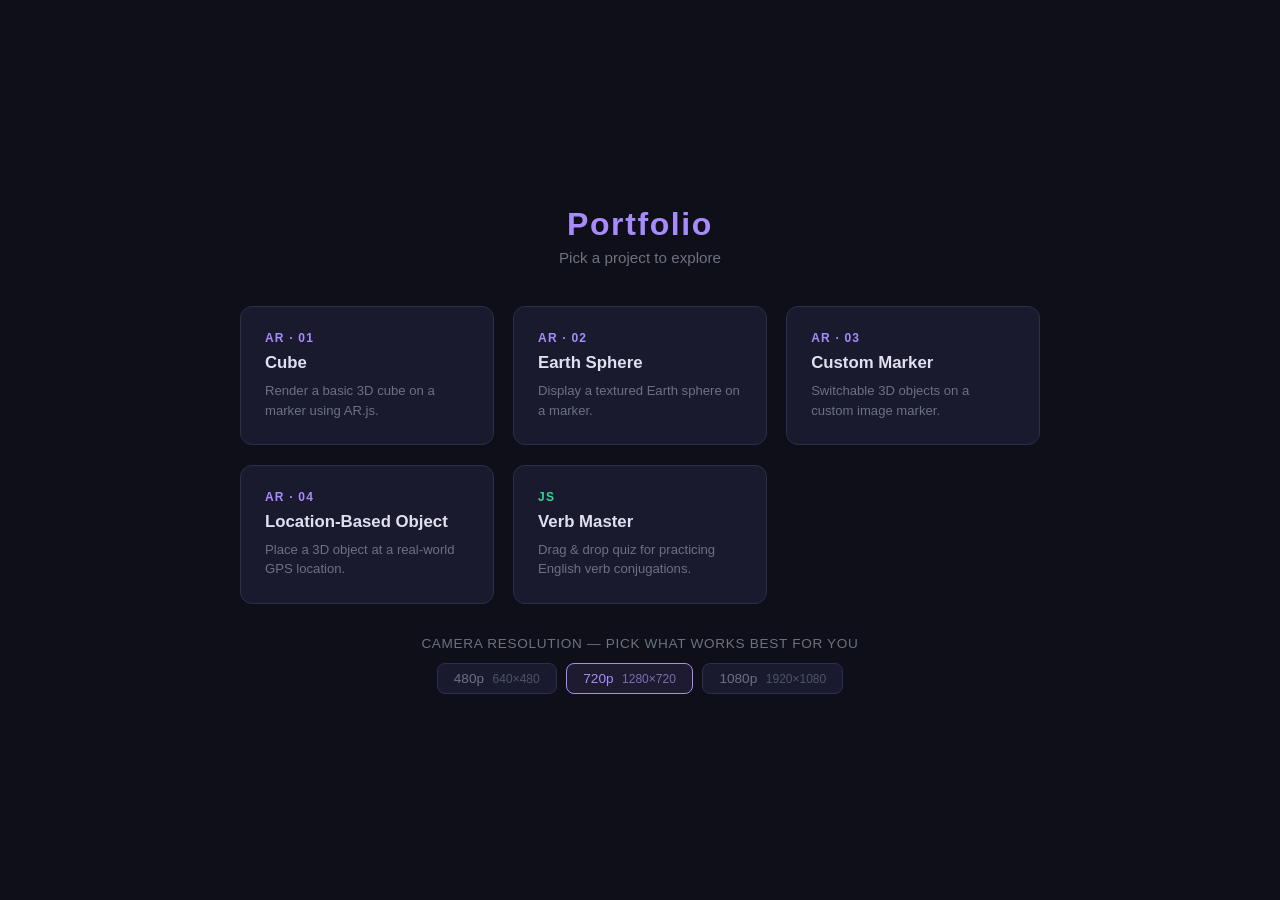
==== index.html @ c3a311d9 "lost the war and let the programming demons take over" ====
<!DOCTYPE html>
<html lang="en">
<head>
    <meta charset="UTF-8">
    <meta name="viewport" content="width=device-width, initial-scale=1.0">
    <title>Portfolio</title>
    <style>
        * {
            margin: 0;
            padding: 0;
            box-sizing: border-box;
        }

        body {
            font-family: 'Segoe UI', sans-serif;
            background: #0f0f1a;
            color: #e0e0f0;
            min-height: 100vh;
            display: flex;
            flex-direction: column;
            align-items: center;
            justify-content: center;
            padding: 2rem;
        }

        h1 {
            font-size: 2rem;
            margin-bottom: 0.4rem;
            color: #a78bfa;
            letter-spacing: 0.05em;
        }

        p.subtitle {
            color: #6b7280;
            margin-bottom: 2.5rem;
            font-size: 0.95rem;
        }

        .grid {
            display: grid;
            grid-template-columns: repeat(auto-fit, minmax(220px, 1fr));
            gap: 1.2rem;
            width: 100%;
            max-width: 800px;
        }

        .card {
            background: #1a1a2e;
            border: 1px solid #2d2d4e;
            border-radius: 12px;
            padding: 1.5rem;
            text-decoration: none;
            color: inherit;
            transition: border-color 0.2s, transform 0.2s, box-shadow 0.2s;
            display: flex;
            flex-direction: column;
            gap: 0.5rem;
        }

        .card:hover {
            border-color: #a78bfa;
            transform: translateY(-3px);
            box-shadow: 0 8px 24px rgba(167, 139, 250, 0.15);
        }

        .card .number {
            font-size: 0.75rem;
            color: #a78bfa;
            font-weight: 600;
            letter-spacing: 0.1em;
            text-transform: uppercase;
        }

        .card.js-card .number { color: #34d399; }
        .card.js-card:hover { border-color: #34d399; box-shadow: 0 8px 24px rgba(52, 211, 153, 0.15); }

        .card .title {
            font-size: 1.05rem;
            font-weight: 600;
            color: #e0e0f0;
        }

        .card .desc {
            font-size: 0.82rem;
            color: #6b7280;
            line-height: 1.5;
        }

        .res-section {
            margin-top: 2rem;
            width: 100%;
            max-width: 800px;
            display: flex;
            flex-direction: column;
            align-items: center;
            gap: 0.75rem;
        }

        .res-label {
            color: #6b7280;
            font-size: 0.85rem;
            letter-spacing: 0.05em;
            text-transform: uppercase;
        }

        .res-buttons {
            display: flex;
            gap: 0.6rem;
            flex-wrap: wrap;
            justify-content: center;
        }

        .res-btn {
            background: #1a1a2e;
            border: 1px solid #2d2d4e;
            border-radius: 8px;
            color: #6b7280;
            padding: 0.45rem 1rem;
            font-size: 0.85rem;
            cursor: pointer;
            transition: border-color 0.2s, color 0.2s;
        }

        .res-btn:hover {
            border-color: #a78bfa;
            color: #e0e0f0;
        }

        .res-btn.active {
            border-color: #a78bfa;
            color: #a78bfa;
            background: rgba(167, 139, 250, 0.1);
        }

        .res-btn span {
            color: #4b5563;
            font-size: 0.75rem;
            margin-left: 0.3rem;
        }

        .res-btn.active span {
            color: #7c6db0;
        }
    </style>
</head>
<body>
    <h1>Portfolio</h1>
    <p class="subtitle">Pick a project to explore</p>

    <div class="grid">
        <a class="card" href="1-cube.html">
            <span class="number">AR · 01</span>
            <span class="title">Cube</span>
            <span class="desc">Render a basic 3D cube on a marker using AR.js.</span>
        </a>
        <a class="card" href="2-earth_sphere.html">
            <span class="number">AR · 02</span>
            <span class="title">Earth Sphere</span>
            <span class="desc">Display a textured Earth sphere on a marker.</span>
        </a>
        <a class="card" href="3-custom_marker.html">
            <span class="number">AR · 03</span>
            <span class="title">Custom Marker</span>
            <span class="desc">Switchable 3D objects on a custom image marker.</span>
        </a>
        <a class="card" href="4-location_based_Object.html">
            <span class="number">AR · 04</span>
            <span class="title">Location-Based Object</span>
            <span class="desc">Place a 3D object at a real-world GPS location.</span>
        </a>
        <a class="card js-card" href="Verb-master/index.html">
            <span class="number">JS</span>
            <span class="title">Verb Master</span>
            <span class="desc">Drag &amp; drop quiz for practicing English verb conjugations.</span>
        </a>
    </div>

    <div class="res-section">
        <p class="res-label">Camera Resolution — pick what works best for you</p>
        <div class="res-buttons">
            <button class="res-btn" data-w="640" data-h="480">480p <span>640×480</span></button>
            <button class="res-btn" data-w="1280" data-h="720">720p <span>1280×720</span></button>
            <button class="res-btn" data-w="1920" data-h="1080">1080p <span>1920×1080</span></button>
        </div>
    </div>

    <script>
        const saved = JSON.parse(localStorage.getItem('arResolution') || '{"w":1280,"h":720}');
        document.querySelectorAll('.res-btn').forEach(btn => {
            if (+btn.dataset.w === saved.w && +btn.dataset.h === saved.h) btn.classList.add('active');
            btn.addEventListener('click', () => {
                document.querySelectorAll('.res-btn').forEach(b => b.classList.remove('active'));
                btn.classList.add('active');
                localStorage.setItem('arResolution', JSON.stringify({ w: +btn.dataset.w, h: +btn.dataset.h }));
            });
        });
    </script>
</body>
</html>
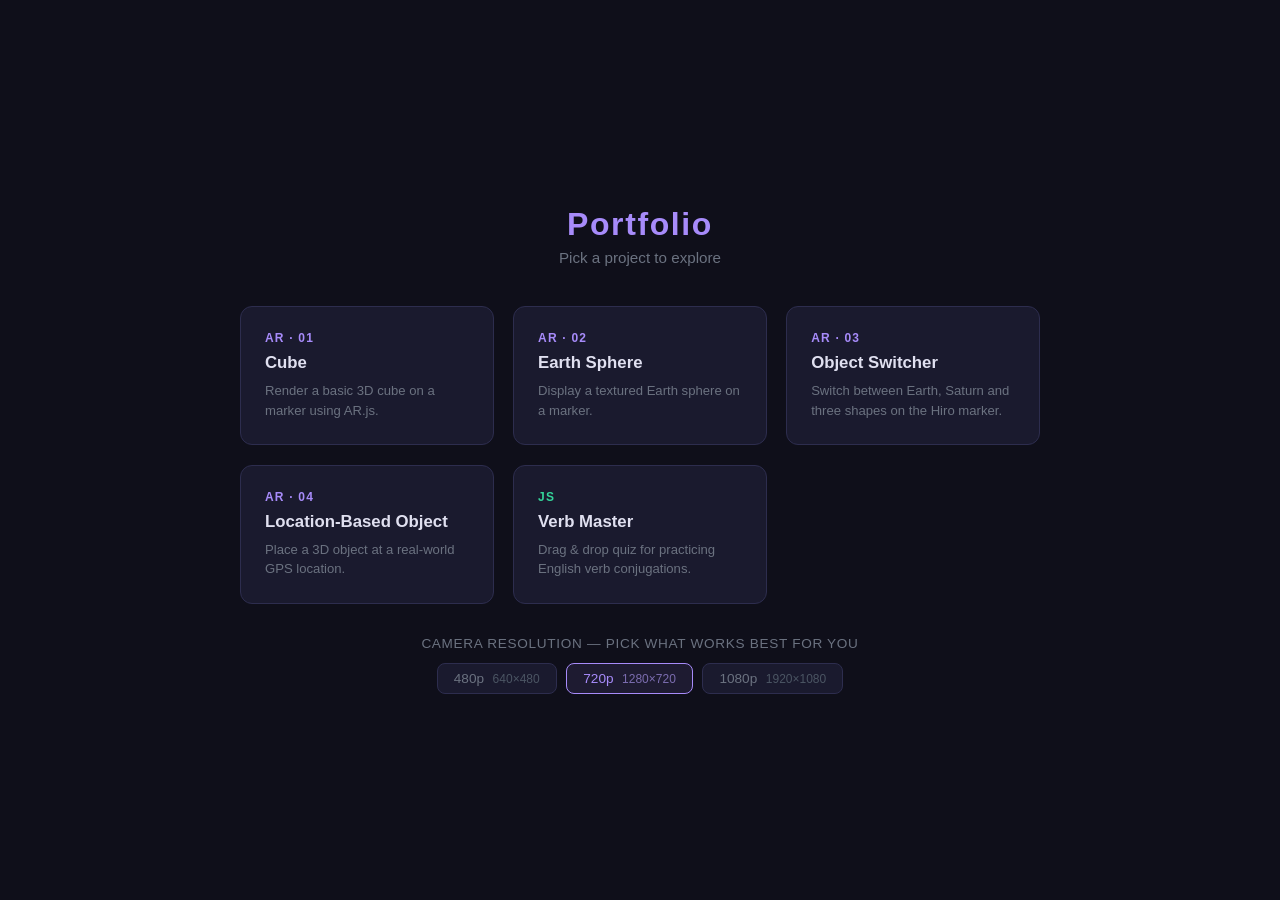
==== commit b1e587e9: "AR marker pages: intro screen, camera error handling, local marker files - Add shared assets/ar.css " ====
--- a/index.html
+++ b/index.html
@@ -160,8 +160,8 @@
         </a>
         <a class="card" href="3-custom_marker.html">
             <span class="number">AR · 03</span>
-            <span class="title">Custom Marker</span>
-            <span class="desc">Switchable 3D objects on a custom image marker.</span>
+            <span class="title">Object Switcher</span>
+            <span class="desc">Switch between Earth, Saturn and three shapes on the Hiro marker.</span>
         </a>
         <a class="card" href="4-location_based_Object.html">
             <span class="number">AR · 04</span>
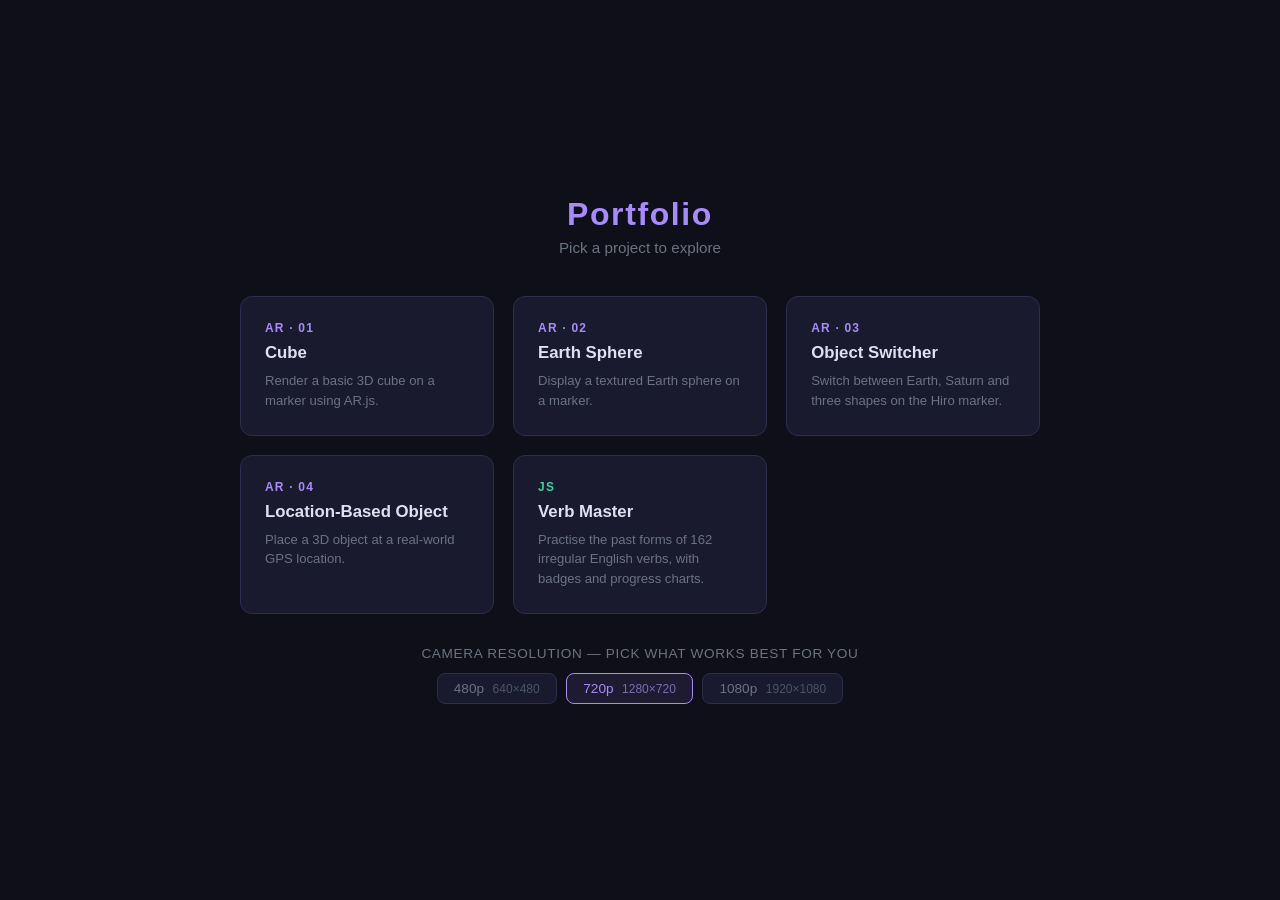
==== commit deeffc5d: "Verb Master: redesign with tap-to-answer, badges and progress charts - New look in the portfolio's d" ====
--- a/index.html
+++ b/index.html
@@ -171,7 +171,7 @@
         <a class="card js-card" href="Verb-master/index.html">
             <span class="number">JS</span>
             <span class="title">Verb Master</span>
-            <span class="desc">Drag &amp; drop quiz for practicing English verb conjugations.</span>
+            <span class="desc">Practise the past forms of 162 irregular English verbs, with badges and progress charts.</span>
         </a>
     </div>
 
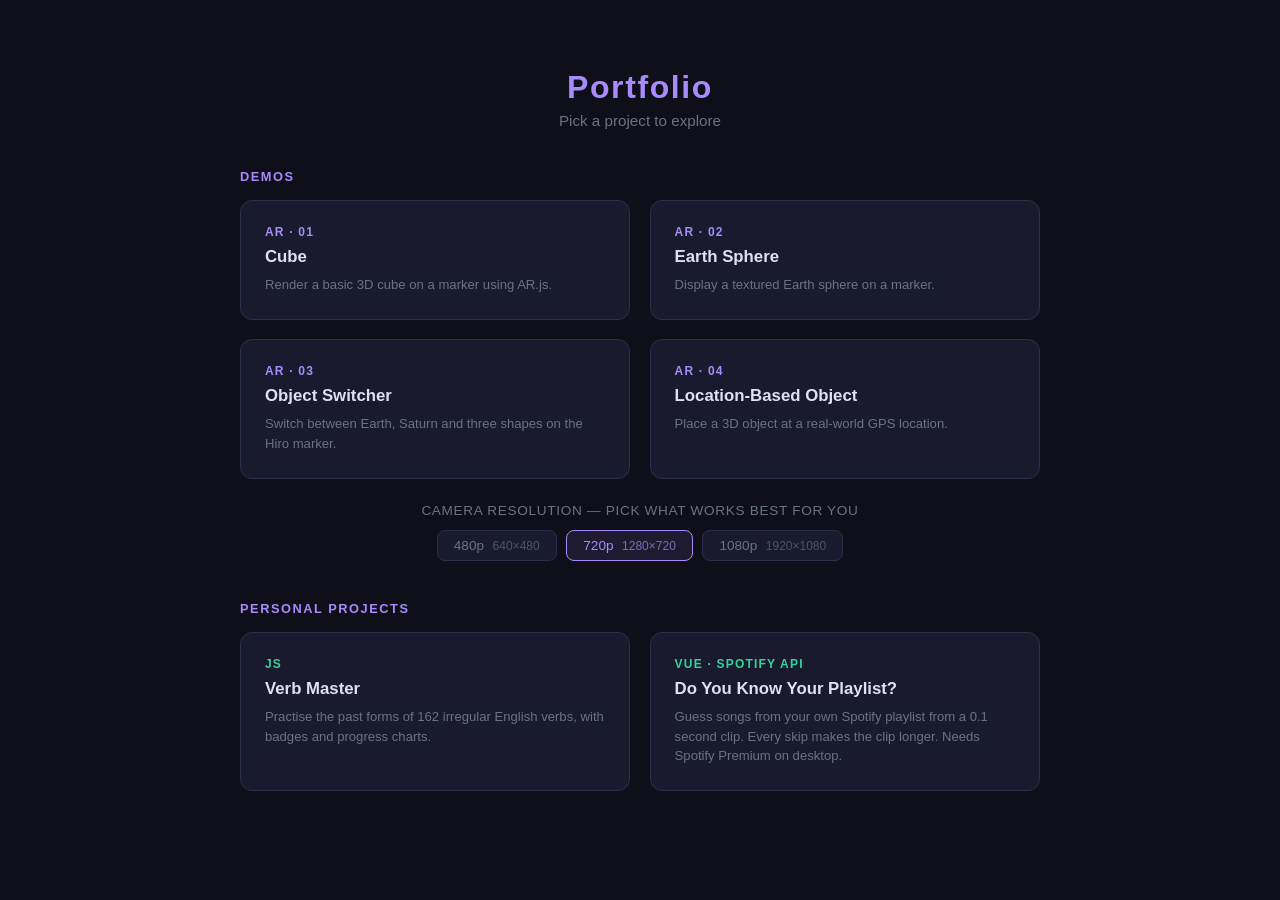
==== commit 2dbc0c27: "Hub: split into Demos and Personal projects, add Spotify game card The camera-resolution picker now " ====
--- a/index.html
+++ b/index.html
@@ -38,7 +38,7 @@
 
         .grid {
             display: grid;
-            grid-template-columns: repeat(auto-fit, minmax(220px, 1fr));
+            grid-template-columns: repeat(auto-fit, minmax(min(300px, 100%), 1fr));
             gap: 1.2rem;
             width: 100%;
             max-width: 800px;
@@ -86,10 +86,23 @@
             line-height: 1.5;
         }
 
-        .res-section {
-            margin-top: 2rem;
+        .section {
             width: 100%;
             max-width: 800px;
+            margin-bottom: 2.5rem;
+        }
+
+        .section-title {
+            margin-bottom: 1rem;
+            color: #a78bfa;
+            font-size: 0.8rem;
+            font-weight: 600;
+            letter-spacing: 0.12em;
+            text-transform: uppercase;
+        }
+
+        .res-section {
+            margin-top: 1.5rem;
             display: flex;
             flex-direction: column;
             align-items: center;
@@ -147,42 +160,56 @@
     <h1>Portfolio</h1>
     <p class="subtitle">Pick a project to explore</p>
 
-    <div class="grid">
-        <a class="card" href="1-cube.html">
-            <span class="number">AR · 01</span>
-            <span class="title">Cube</span>
-            <span class="desc">Render a basic 3D cube on a marker using AR.js.</span>
-        </a>
-        <a class="card" href="2-earth_sphere.html">
-            <span class="number">AR · 02</span>
-            <span class="title">Earth Sphere</span>
-            <span class="desc">Display a textured Earth sphere on a marker.</span>
-        </a>
-        <a class="card" href="3-custom_marker.html">
-            <span class="number">AR · 03</span>
-            <span class="title">Object Switcher</span>
-            <span class="desc">Switch between Earth, Saturn and three shapes on the Hiro marker.</span>
-        </a>
-        <a class="card" href="4-location_based_Object.html">
-            <span class="number">AR · 04</span>
-            <span class="title">Location-Based Object</span>
-            <span class="desc">Place a 3D object at a real-world GPS location.</span>
-        </a>
-        <a class="card js-card" href="Verb-master/index.html">
-            <span class="number">JS</span>
-            <span class="title">Verb Master</span>
-            <span class="desc">Practise the past forms of 162 irregular English verbs, with badges and progress charts.</span>
-        </a>
-    </div>
-
-    <div class="res-section">
-        <p class="res-label">Camera Resolution — pick what works best for you</p>
-        <div class="res-buttons">
-            <button class="res-btn" data-w="640" data-h="480">480p <span>640×480</span></button>
-            <button class="res-btn" data-w="1280" data-h="720">720p <span>1280×720</span></button>
-            <button class="res-btn" data-w="1920" data-h="1080">1080p <span>1920×1080</span></button>
+    <section class="section" aria-labelledby="demos-title">
+        <h2 class="section-title" id="demos-title">Demos</h2>
+        <div class="grid">
+            <a class="card" href="1-cube.html">
+                <span class="number">AR · 01</span>
+                <span class="title">Cube</span>
+                <span class="desc">Render a basic 3D cube on a marker using AR.js.</span>
+            </a>
+            <a class="card" href="2-earth_sphere.html">
+                <span class="number">AR · 02</span>
+                <span class="title">Earth Sphere</span>
+                <span class="desc">Display a textured Earth sphere on a marker.</span>
+            </a>
+            <a class="card" href="3-custom_marker.html">
+                <span class="number">AR · 03</span>
+                <span class="title">Object Switcher</span>
+                <span class="desc">Switch between Earth, Saturn and three shapes on the Hiro marker.</span>
+            </a>
+            <a class="card" href="4-location_based_Object.html">
+                <span class="number">AR · 04</span>
+                <span class="title">Location-Based Object</span>
+                <span class="desc">Place a 3D object at a real-world GPS location.</span>
+            </a>
         </div>
-    </div>
+
+        <div class="res-section">
+            <p class="res-label">Camera Resolution — pick what works best for you</p>
+            <div class="res-buttons">
+                <button class="res-btn" data-w="640" data-h="480">480p <span>640×480</span></button>
+                <button class="res-btn" data-w="1280" data-h="720">720p <span>1280×720</span></button>
+                <button class="res-btn" data-w="1920" data-h="1080">1080p <span>1920×1080</span></button>
+            </div>
+        </div>
+    </section>
+
+    <section class="section" aria-labelledby="personal-title">
+        <h2 class="section-title" id="personal-title">Personal projects</h2>
+        <div class="grid">
+            <a class="card js-card" href="Verb-master/index.html">
+                <span class="number">JS</span>
+                <span class="title">Verb Master</span>
+                <span class="desc">Practise the past forms of 162 irregular English verbs, with badges and progress charts.</span>
+            </a>
+            <a class="card js-card" href="https://github.com/Kassabiii/music-player">
+                <span class="number">Vue · Spotify API</span>
+                <span class="title">Do You Know Your Playlist?</span>
+                <span class="desc">Guess songs from your own Spotify playlist from a 0.1 second clip. Every skip makes the clip longer. Needs Spotify Premium on desktop.</span>
+            </a>
+        </div>
+    </section>
 
     <script>
         const saved = JSON.parse(localStorage.getItem('arResolution') || '{"w":1280,"h":720}');
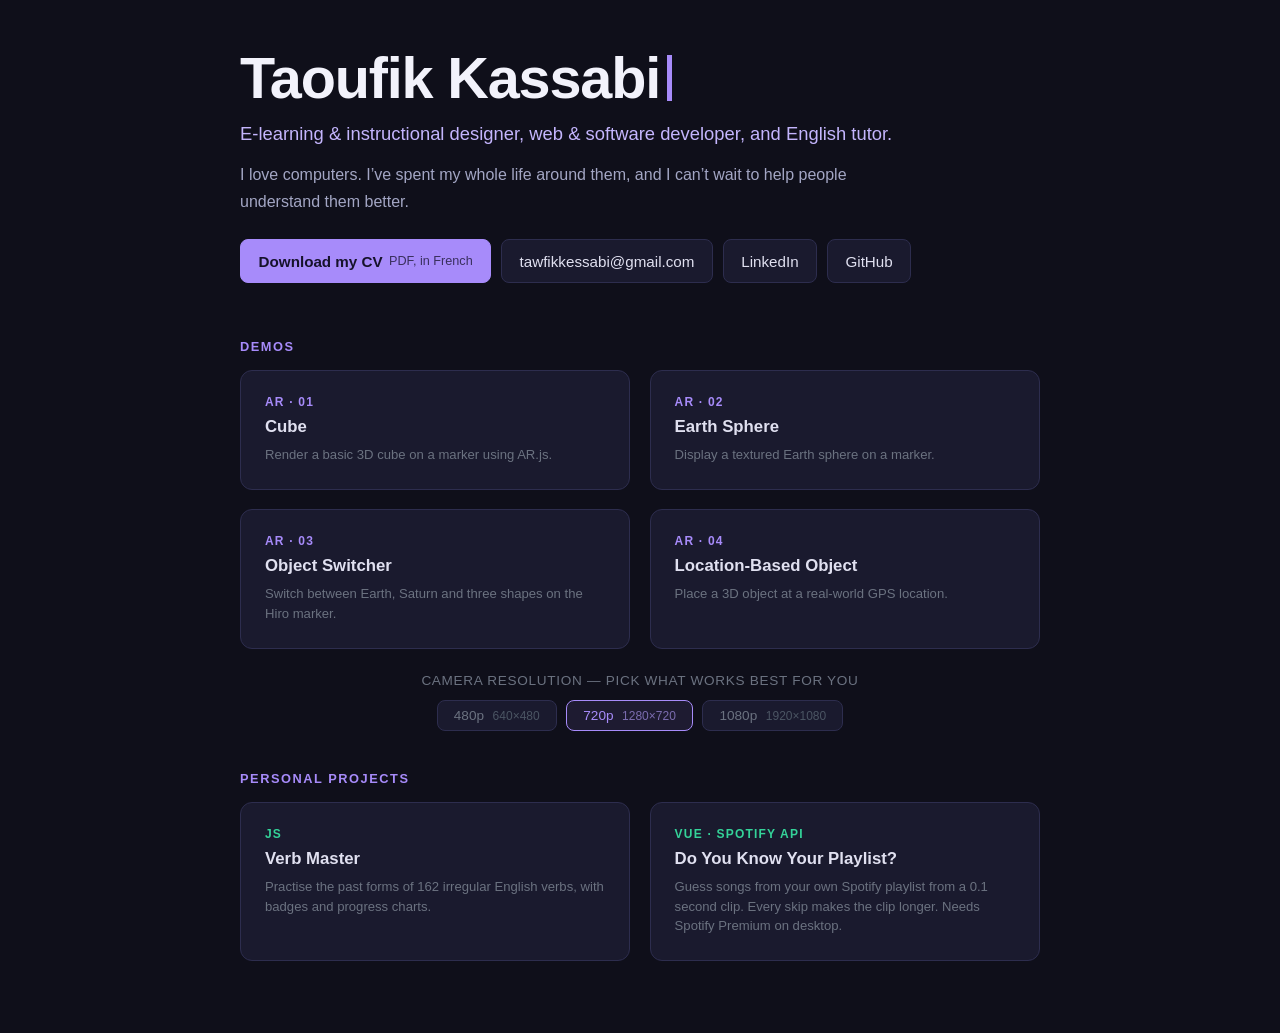
==== commit c97a3616: "Hub: add who I am, with CV, email, LinkedIn and GitHub - Name, role line and a short about in my own" ====
--- a/index.html
+++ b/index.html
@@ -3,7 +3,9 @@
 <head>
     <meta charset="UTF-8">
     <meta name="viewport" content="width=device-width, initial-scale=1.0">
-    <title>Portfolio</title>
+    <link rel="icon" type="image/svg+xml" href="/favicon.svg">
+    <title>Taoufik Kassabi · E-learning, instructional design & web development</title>
+    <meta name="description" content="Portfolio of Taoufik Kassabi: e-learning and instructional designer, web and software developer, English tutor. AR demos, a verb-practice app and a Spotify game.">
     <style>
         * {
             margin: 0;
@@ -19,21 +21,94 @@
             display: flex;
             flex-direction: column;
             align-items: center;
-            justify-content: center;
+            justify-content: flex-start;
             padding: 2rem;
         }
 
-        h1 {
-            font-size: 2rem;
-            margin-bottom: 0.4rem;
-            color: #a78bfa;
-            letter-spacing: 0.05em;
-        }
-
-        p.subtitle {
-            color: #6b7280;
-            margin-bottom: 2.5rem;
+        /* Who I am: left-aligned, same width as the project sections below. */
+        .intro {
+            width: 100%;
+            max-width: 800px;
+            margin: 1rem 0 3.5rem;
+        }
+
+        .intro h1 {
+            font-size: clamp(2.4rem, 8vw, 3.6rem);
+            line-height: 1.05;
+            letter-spacing: -0.02em;
+            color: #f2f2fb;
+        }
+
+        /* A terminal cursor after the name: the one moving thing on the page. */
+        .intro h1::after {
+            content: "";
+            display: inline-block;
+            width: 0.09em;
+            height: 0.8em;
+            margin-left: 0.12em;
+            vertical-align: -0.05em;
+            background: #a78bfa;
+            animation: blink 1.1s steps(1) infinite;
+        }
+
+        @keyframes blink { 50% { opacity: 0; } }
+
+        .role {
+            margin-top: 0.75rem;
+            color: #c4b5fd;
+            font-size: 1.15rem;
+            line-height: 1.5;
+            max-width: 38em;
+        }
+
+        .about {
+            margin-top: 0.9rem;
+            color: #a3a6c4;
+            font-size: 1rem;
+            line-height: 1.65;
+            max-width: 38em;
+        }
+
+        .links {
+            display: flex;
+            flex-wrap: wrap;
+            gap: 0.6rem;
+            margin-top: 1.5rem;
+            list-style: none;
+        }
+
+        .links a {
+            display: inline-flex;
+            align-items: center;
+            min-height: 44px;
+            padding: 0 1.1rem;
+            border: 1px solid #2d2d4e;
+            border-radius: 8px;
+            background: #1a1a2e;
+            color: #e0e0f0;
             font-size: 0.95rem;
+            text-decoration: none;
+            transition: border-color 0.2s, color 0.2s;
+        }
+
+        .links a:hover { border-color: #a78bfa; }
+
+        .links a.cv {
+            border-color: #a78bfa;
+            background: #a78bfa;
+            color: #16122b;
+            font-weight: 600;
+        }
+
+        .links a.cv:hover { background: #bba5fc; }
+
+        .links small { margin-left: 0.4rem; font-weight: 400; opacity: 0.75; }
+
+        a:focus-visible, button:focus-visible { outline: 2px solid #a78bfa; outline-offset: 3px; }
+
+        @media (prefers-reduced-motion: reduce) {
+            .intro h1::after { animation: none; }
+            * { transition: none !important; }
         }
 
         .grid {
@@ -157,28 +232,37 @@
     </style>
 </head>
 <body>
-    <h1>Portfolio</h1>
-    <p class="subtitle">Pick a project to explore</p>
+    <header class="intro">
+        <h1>Taoufik Kassabi</h1>
+        <p class="role">E-learning &amp; instructional designer, web &amp; software developer, and English tutor.</p>
+        <p class="about">I love computers. I’ve spent my whole life around them, and I can’t wait to help people understand them better.</p>
+        <ul class="links">
+            <li><a class="cv" href="cv/Taoufik-Kassabi-CV-FR.pdf">Download my CV <small>PDF, in French</small></a></li>
+            <li><a href="mailto:tawfikkessabi@gmail.com">tawfikkessabi@gmail.com</a></li>
+            <li><a href="https://www.linkedin.com/in/kassabiii">LinkedIn</a></li>
+            <li><a href="https://github.com/Kassabiii">GitHub</a></li>
+        </ul>
+    </header>
 
     <section class="section" aria-labelledby="demos-title">
         <h2 class="section-title" id="demos-title">Demos</h2>
         <div class="grid">
-            <a class="card" href="1-cube.html">
+            <a class="card" href="ar/cube.html">
                 <span class="number">AR · 01</span>
                 <span class="title">Cube</span>
                 <span class="desc">Render a basic 3D cube on a marker using AR.js.</span>
             </a>
-            <a class="card" href="2-earth_sphere.html">
+            <a class="card" href="ar/earth-sphere.html">
                 <span class="number">AR · 02</span>
                 <span class="title">Earth Sphere</span>
                 <span class="desc">Display a textured Earth sphere on a marker.</span>
             </a>
-            <a class="card" href="3-custom_marker.html">
+            <a class="card" href="ar/object-switcher.html">
                 <span class="number">AR · 03</span>
                 <span class="title">Object Switcher</span>
                 <span class="desc">Switch between Earth, Saturn and three shapes on the Hiro marker.</span>
             </a>
-            <a class="card" href="4-location_based_Object.html">
+            <a class="card" href="ar/location.html">
                 <span class="number">AR · 04</span>
                 <span class="title">Location-Based Object</span>
                 <span class="desc">Place a 3D object at a real-world GPS location.</span>
@@ -198,12 +282,12 @@
     <section class="section" aria-labelledby="personal-title">
         <h2 class="section-title" id="personal-title">Personal projects</h2>
         <div class="grid">
-            <a class="card js-card" href="Verb-master/index.html">
+            <a class="card js-card" href="verb-master/index.html">
                 <span class="number">JS</span>
                 <span class="title">Verb Master</span>
                 <span class="desc">Practise the past forms of 162 irregular English verbs, with badges and progress charts.</span>
             </a>
-            <a class="card js-card" href="https://github.com/Kassabiii/music-player">
+            <a class="card js-card" href="dykyp/index.html">
                 <span class="number">Vue · Spotify API</span>
                 <span class="title">Do You Know Your Playlist?</span>
                 <span class="desc">Guess songs from your own Spotify playlist from a 0.1 second clip. Every skip makes the clip longer. Needs Spotify Premium on desktop.</span>
